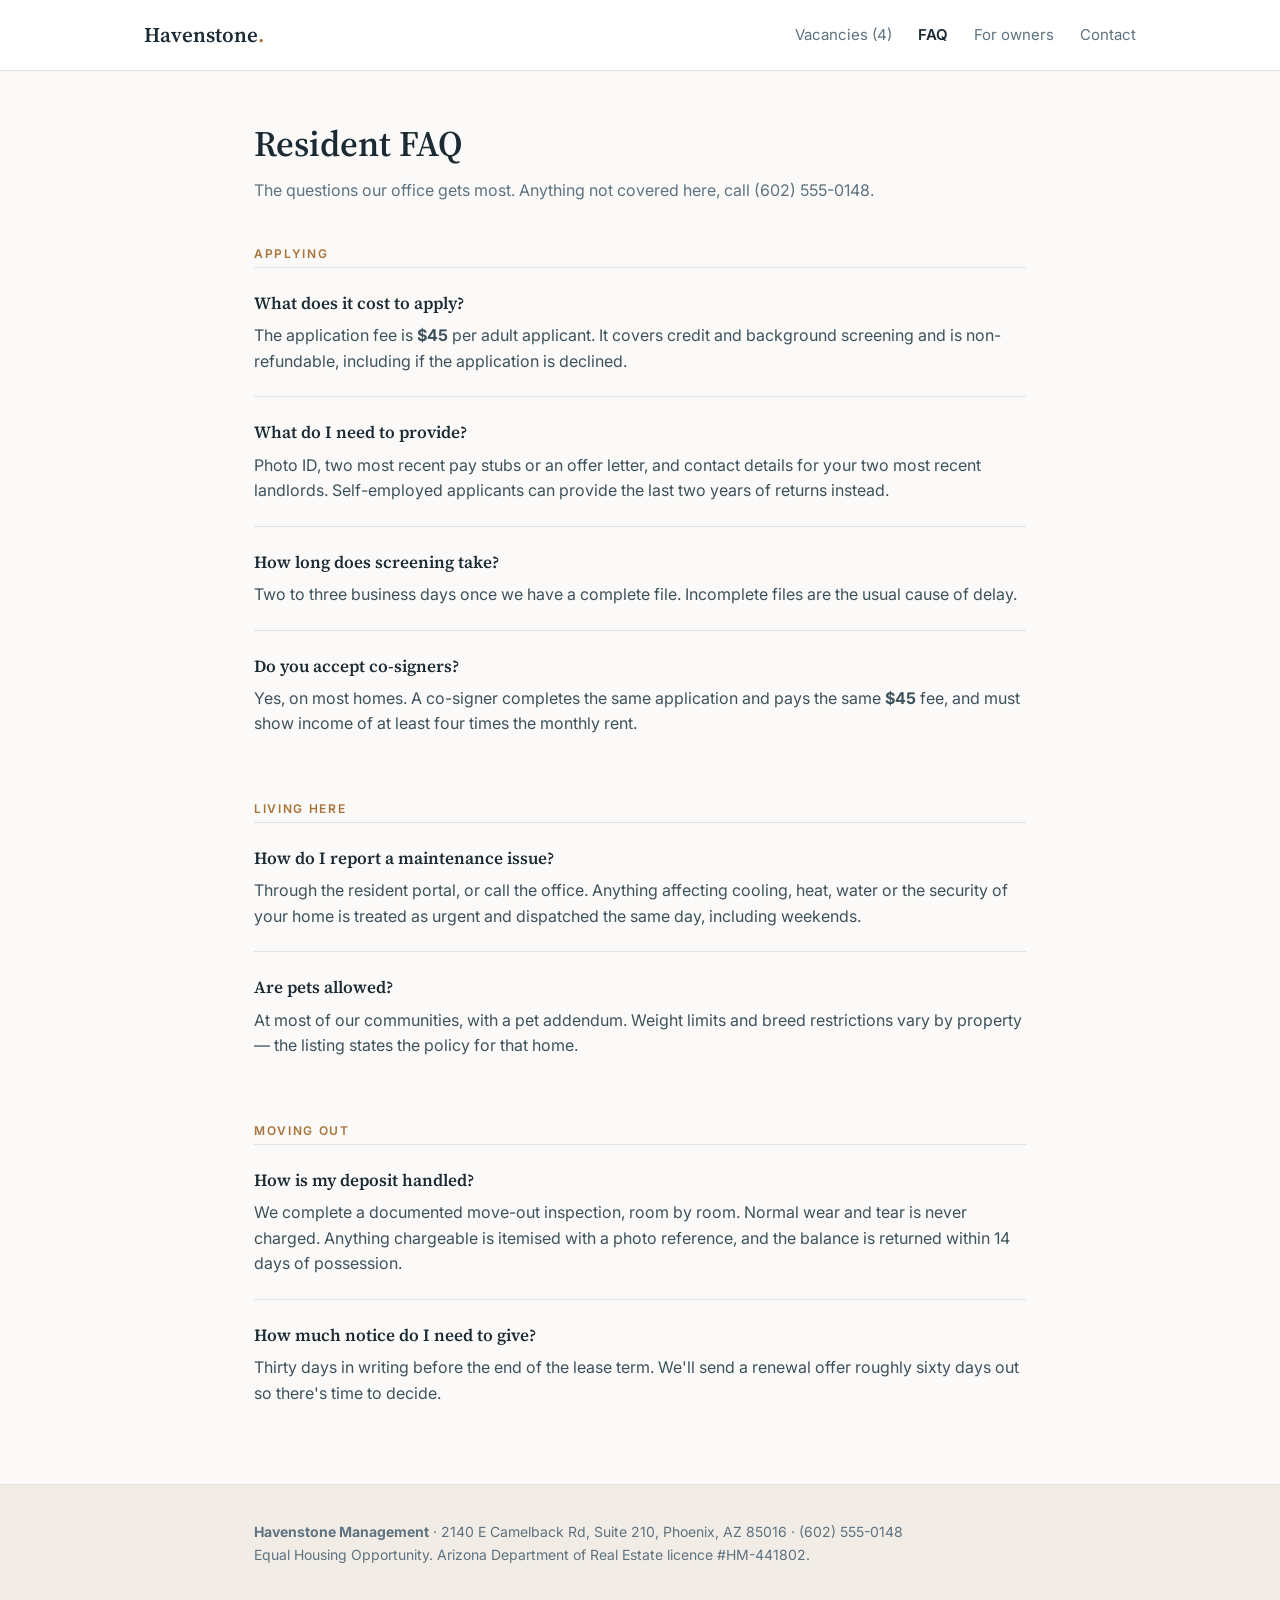
==== faq.html @ 1fc5e71e "Havenstone demo site: home, vacancies, resident FAQ" ====
<!doctype html>
<html lang="en">
<head>
<meta charset="utf-8">
<meta name="viewport" content="width=device-width, initial-scale=1">
<title>Resident FAQ — Havenstone Management</title>
<link rel="preconnect" href="https://fonts.googleapis.com">
<link rel="stylesheet" href="https://fonts.googleapis.com/css2?family=Source+Serif+4:opsz,wght@8..60,400;8..60,600&family=Inter:wght@400;500;600&display=swap">
<style>
  :root{--ink:#1B2A33;--muted:#5E7280;--line:#DDE4E8;--paper:#FBFAF8;--sand:#F1EDE6;--brass:#A9743C;--deep:#12333B}
  *{box-sizing:border-box}
  body{margin:0;background:var(--paper);color:var(--ink);font:16px/1.6 Inter,system-ui,sans-serif}
  .wrap{max-width:820px;margin:0 auto;padding:0 24px}
  header{border-bottom:1px solid var(--line);background:#fff}
  header .wrap{max-width:1040px}
  nav{display:flex;align-items:center;justify-content:space-between;padding:18px 0}
  .brand{font-family:"Source Serif 4",Georgia,serif;font-size:21px;font-weight:600}
  .brand span{color:var(--brass)}
  nav ul{display:flex;gap:26px;list-style:none;margin:0;padding:0;font-size:15px}
  nav a{text-decoration:none;color:var(--muted)}
  nav a[aria-current]{color:var(--ink);font-weight:600}
  h1{font-family:"Source Serif 4",Georgia,serif;font-size:36px;font-weight:600;margin:44px 0 6px}
  .sub{color:var(--muted);margin:0 0 34px}
  h2{font-family:"Source Serif 4",Georgia,serif;font-size:17px;font-weight:600;margin:0 0 6px}
  .qa{border-top:1px solid var(--line);padding:22px 0}
  .qa p{margin:0;color:#3E525C}
  .group{font-size:12px;letter-spacing:.14em;text-transform:uppercase;color:var(--brass);font-weight:600;margin:40px 0 4px}
  footer{background:var(--sand);padding:36px 0;margin-top:56px;color:var(--muted);font-size:14px;border-top:1px solid var(--line)}
</style>
</head>
<body>
<header><div class="wrap"><nav>
  <div class="brand">Havenstone<span>.</span></div>
  <ul>
    <li><a href="vacancies.html">Vacancies (4)</a></li>
    <li><a href="faq.html" aria-current="page">FAQ</a></li>
    <li><a href="index.html#owners">For owners</a></li>
    <li><a href="index.html#contact">Contact</a></li>
  </ul>
</nav></div></header>

<div class="wrap">
  <h1>Resident FAQ</h1>
  <p class="sub">The questions our office gets most. Anything not covered here, call (602) 555-0148.</p>

  <div class="group">Applying</div>

  <div class="qa">
    <h2>What does it cost to apply?</h2>
    <p>The application fee is <strong>$45</strong> per adult applicant. It covers credit and background screening and is non-refundable, including if the application is declined.</p>
  </div>

  <div class="qa">
    <h2>What do I need to provide?</h2>
    <p>Photo ID, two most recent pay stubs or an offer letter, and contact details for your two most recent landlords. Self-employed applicants can provide the last two years of returns instead.</p>
  </div>

  <div class="qa">
    <h2>How long does screening take?</h2>
    <p>Two to three business days once we have a complete file. Incomplete files are the usual cause of delay.</p>
  </div>

  <div class="qa">
    <h2>Do you accept co-signers?</h2>
    <p>Yes, on most homes. A co-signer completes the same application and pays the same <strong>$45</strong> fee, and must show income of at least four times the monthly rent.</p>
  </div>

  <div class="group">Living here</div>

  <div class="qa">
    <h2>How do I report a maintenance issue?</h2>
    <p>Through the resident portal, or call the office. Anything affecting cooling, heat, water or the security of your home is treated as urgent and dispatched the same day, including weekends.</p>
  </div>

  <div class="qa">
    <h2>Are pets allowed?</h2>
    <p>At most of our communities, with a pet addendum. Weight limits and breed restrictions vary by property — the listing states the policy for that home.</p>
  </div>

  <div class="group">Moving out</div>

  <div class="qa">
    <h2>How is my deposit handled?</h2>
    <p>We complete a documented move-out inspection, room by room. Normal wear and tear is never charged. Anything chargeable is itemised with a photo reference, and the balance is returned within 14 days of possession.</p>
  </div>

  <div class="qa">
    <h2>How much notice do I need to give?</h2>
    <p>Thirty days in writing before the end of the lease term. We'll send a renewal offer roughly sixty days out so there's time to decide.</p>
  </div>
</div>

<footer><div class="wrap">
  <strong>Havenstone Management</strong> · 2140 E Camelback Rd, Suite 210, Phoenix, AZ 85016 · (602) 555-0148<br>
  Equal Housing Opportunity. Arizona Department of Real Estate licence #HM-441802.
</div></footer>
</body>
</html>
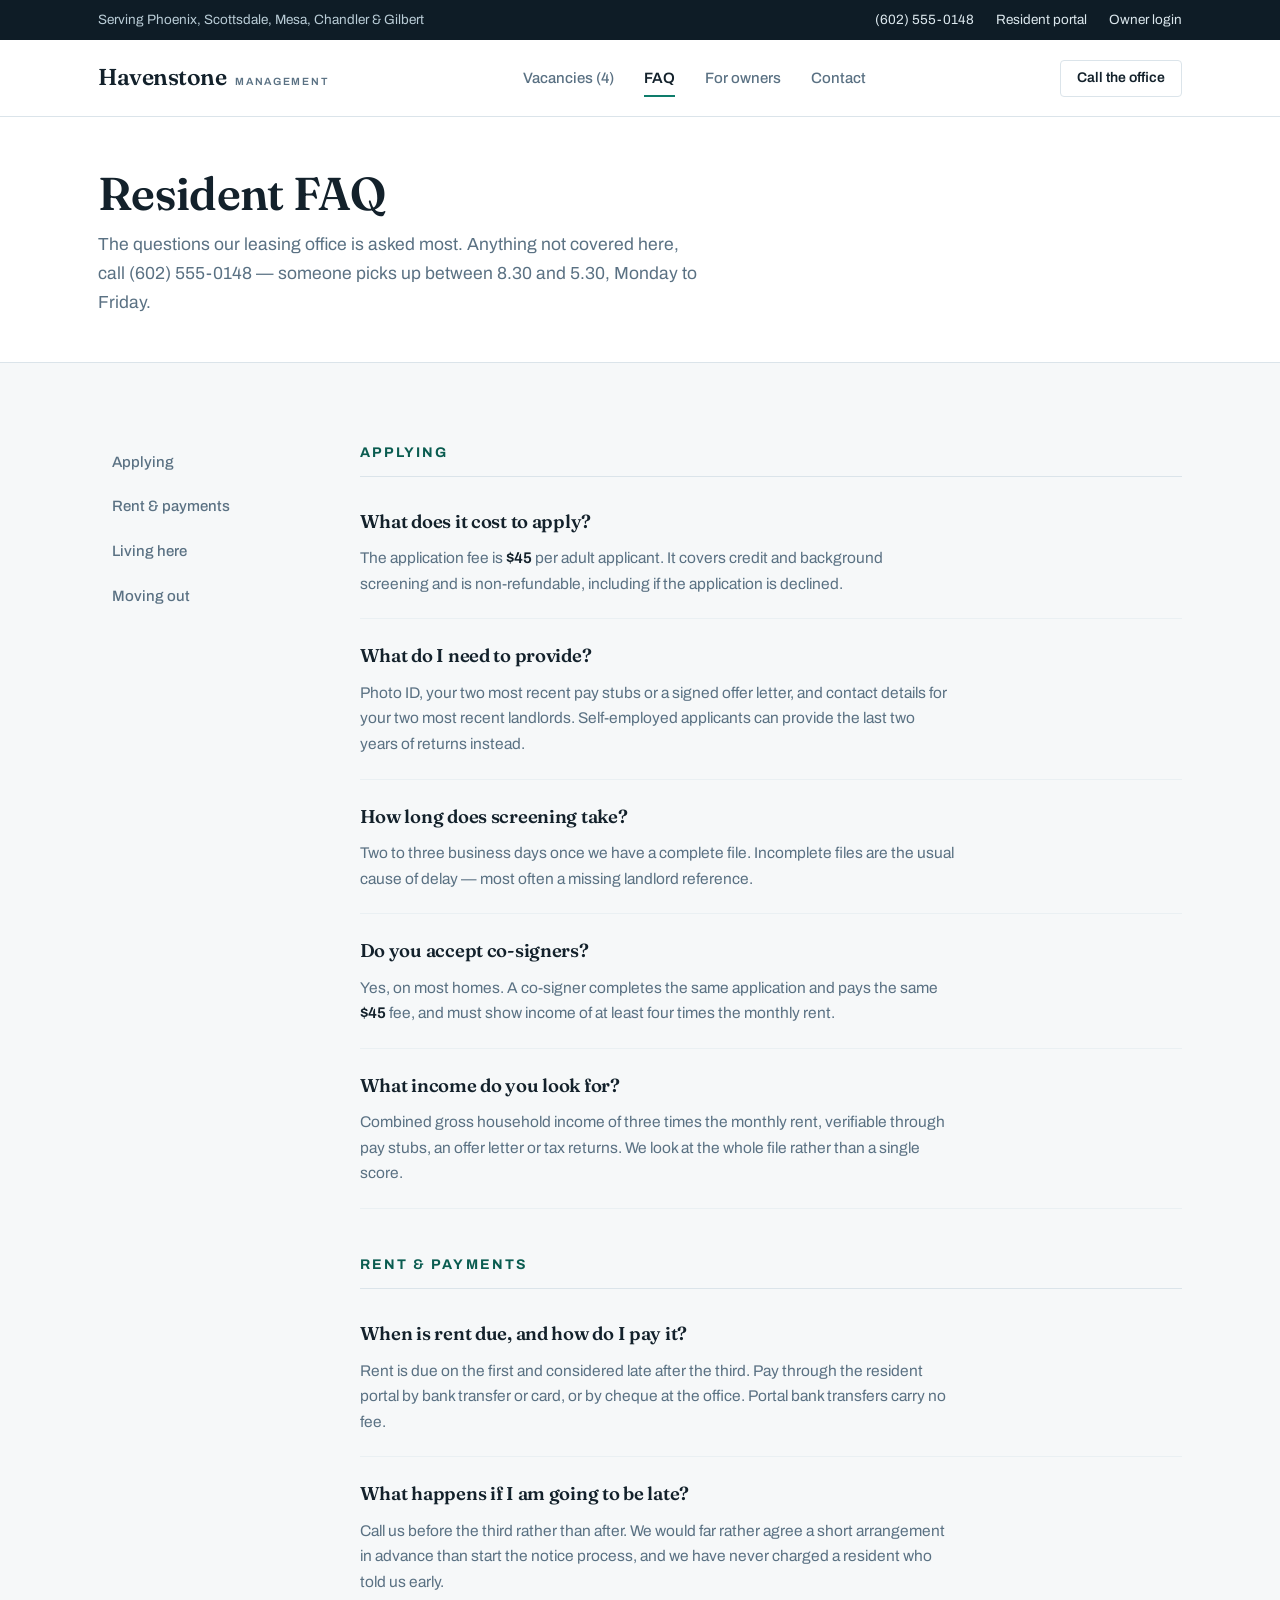
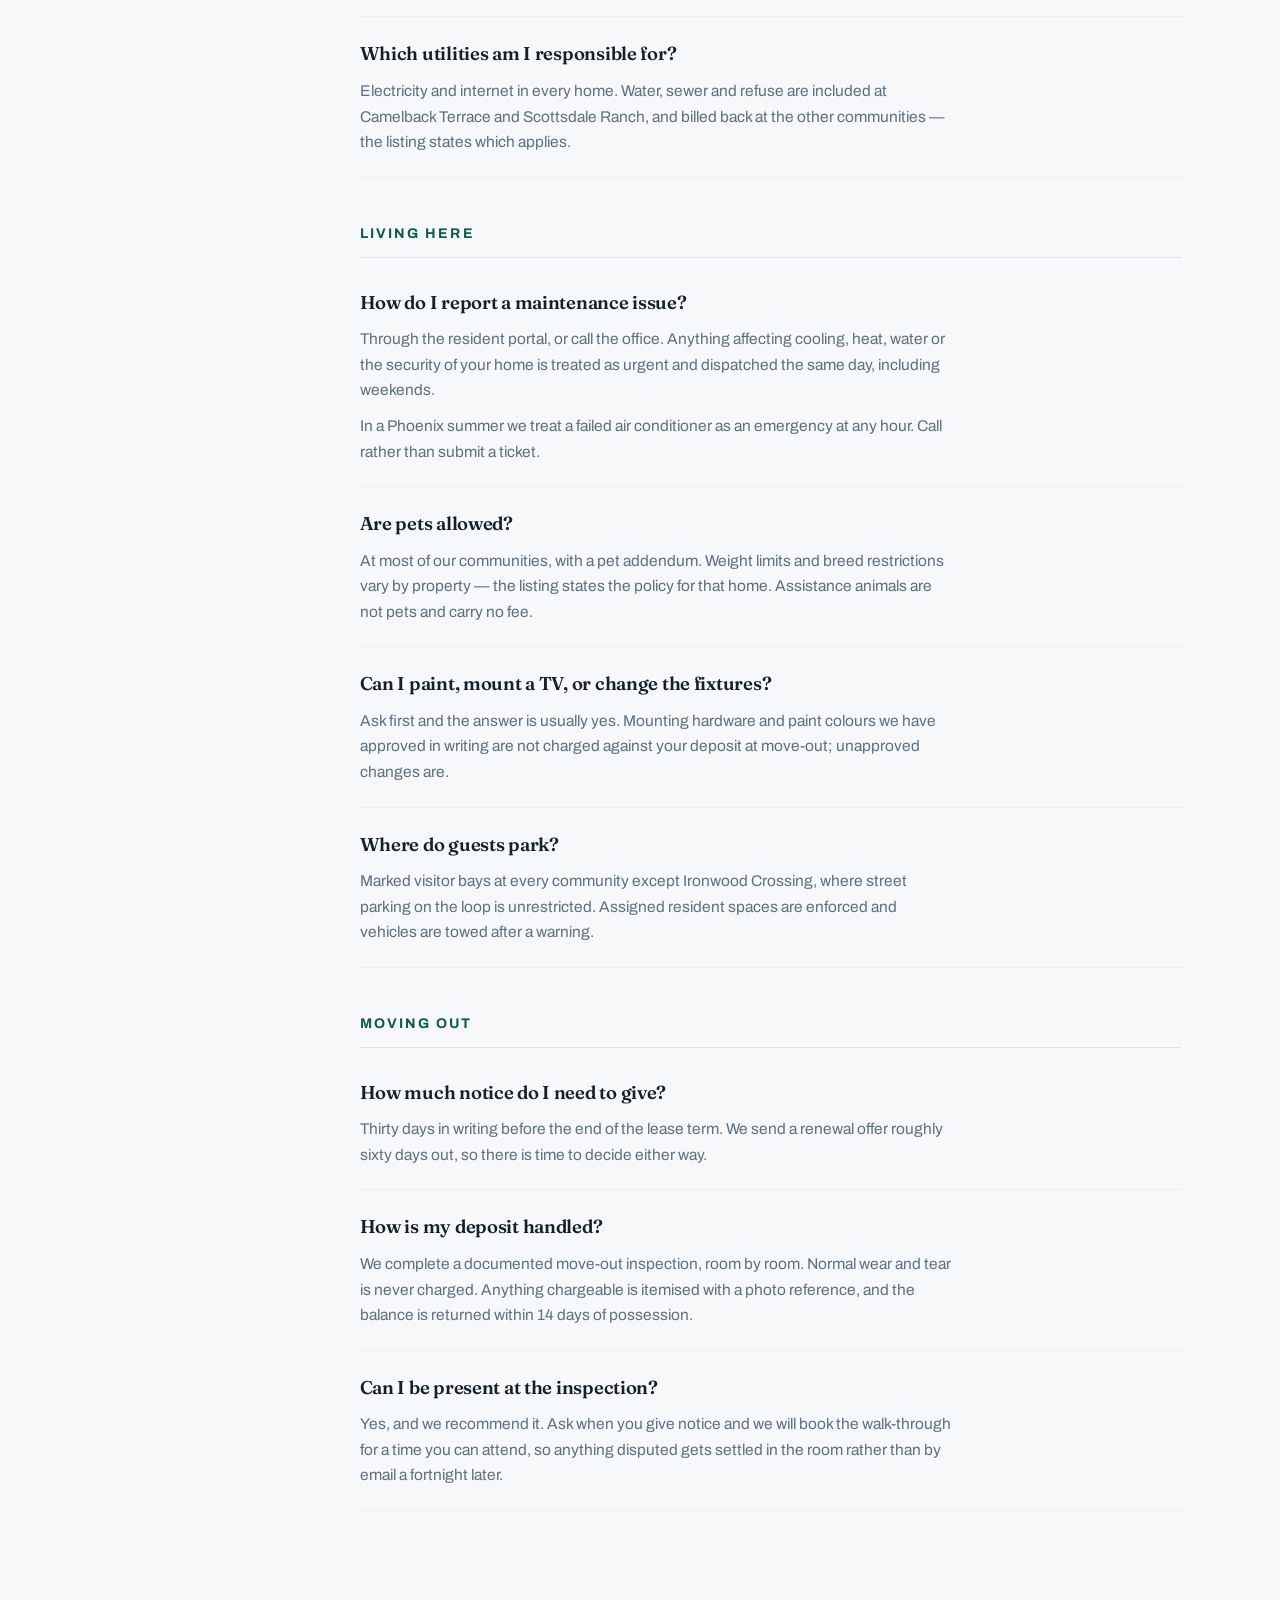
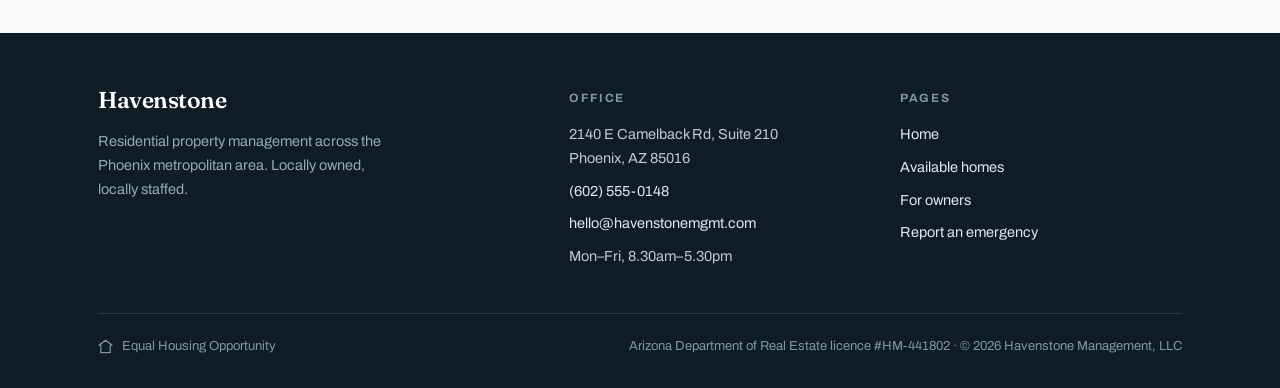
==== commit b364cc82: "Redesign the site: new visual identity, generated property artwork, owners page Rebuilds all three p" ====
--- a/faq.html
+++ b/faq.html
@@ -4,95 +4,182 @@
 <meta charset="utf-8">
 <meta name="viewport" content="width=device-width, initial-scale=1">
 <title>Resident FAQ — Havenstone Management</title>
+<meta name="description" content="Applying, paying rent, maintenance, pets and move-out — the questions the Havenstone leasing office is asked most.">
 <link rel="preconnect" href="https://fonts.googleapis.com">
-<link rel="stylesheet" href="https://fonts.googleapis.com/css2?family=Source+Serif+4:opsz,wght@8..60,400;8..60,600&family=Inter:wght@400;500;600&display=swap">
-<style>
-  :root{--ink:#1B2A33;--muted:#5E7280;--line:#DDE4E8;--paper:#FBFAF8;--sand:#F1EDE6;--brass:#A9743C;--deep:#12333B}
-  *{box-sizing:border-box}
-  body{margin:0;background:var(--paper);color:var(--ink);font:16px/1.6 Inter,system-ui,sans-serif}
-  .wrap{max-width:820px;margin:0 auto;padding:0 24px}
-  header{border-bottom:1px solid var(--line);background:#fff}
-  header .wrap{max-width:1040px}
-  nav{display:flex;align-items:center;justify-content:space-between;padding:18px 0}
-  .brand{font-family:"Source Serif 4",Georgia,serif;font-size:21px;font-weight:600}
-  .brand span{color:var(--brass)}
-  nav ul{display:flex;gap:26px;list-style:none;margin:0;padding:0;font-size:15px}
-  nav a{text-decoration:none;color:var(--muted)}
-  nav a[aria-current]{color:var(--ink);font-weight:600}
-  h1{font-family:"Source Serif 4",Georgia,serif;font-size:36px;font-weight:600;margin:44px 0 6px}
-  .sub{color:var(--muted);margin:0 0 34px}
-  h2{font-family:"Source Serif 4",Georgia,serif;font-size:17px;font-weight:600;margin:0 0 6px}
-  .qa{border-top:1px solid var(--line);padding:22px 0}
-  .qa p{margin:0;color:#3E525C}
-  .group{font-size:12px;letter-spacing:.14em;text-transform:uppercase;color:var(--brass);font-weight:600;margin:40px 0 4px}
-  footer{background:var(--sand);padding:36px 0;margin-top:56px;color:var(--muted);font-size:14px;border-top:1px solid var(--line)}
-</style>
+<link rel="preconnect" href="https://fonts.gstatic.com" crossorigin>
+<link rel="stylesheet" href="https://fonts.googleapis.com/css2?family=Fraunces:opsz,wght@9..144,400;9..144,600;9..144,700&family=Archivo:wght@400;500;600;700&display=swap">
+<link rel="stylesheet" href="assets/site.css">
 </head>
 <body>
-<header><div class="wrap"><nav>
-  <div class="brand">Havenstone<span>.</span></div>
-  <ul>
+
+<div class="utility"><div class="shell">
+  <span>Serving Phoenix, Scottsdale, Mesa, Chandler &amp; Gilbert</span>
+  <span class="utility-links">
+    <a href="tel:+16025550148">(602) 555-0148</a>
+    <a href="index.html#contact">Resident portal</a>
+    <a href="owners.html">Owner login</a>
+  </span>
+</div></div>
+
+<header class="masthead"><div class="shell">
+  <a class="brand" href="index.html">
+    <span class="brand-mark">Havenstone</span>
+    <span class="brand-sub">Management</span>
+  </a>
+  <nav aria-label="Main"><ul class="nav">
     <li><a href="vacancies.html">Vacancies (4)</a></li>
     <li><a href="faq.html" aria-current="page">FAQ</a></li>
-    <li><a href="index.html#owners">For owners</a></li>
+    <li><a href="owners.html">For owners</a></li>
     <li><a href="index.html#contact">Contact</a></li>
-  </ul>
-</nav></div></header>
+  </ul></nav>
+  <a class="btn btn-quiet btn-sm" href="tel:+16025550148">Call the office</a>
+</div></header>
 
-<div class="wrap">
+<div class="pagehead"><div class="shell">
   <h1>Resident FAQ</h1>
-  <p class="sub">The questions our office gets most. Anything not covered here, call (602) 555-0148.</p>
+  <p>The questions our leasing office is asked most. Anything not covered here, call (602) 555-0148 — someone picks up between 8.30 and 5.30, Monday to Friday.</p>
+</div></div>
 
-  <div class="group">Applying</div>
+<section class="section">
+  <div class="shell faq-grid">
 
-  <div class="qa">
-    <h2>What does it cost to apply?</h2>
-    <p>The application fee is <strong>$45</strong> per adult applicant. It covers credit and background screening and is non-refundable, including if the application is declined.</p>
+    <nav aria-label="On this page"><ul class="faq-nav">
+      <li><a href="#applying">Applying</a></li>
+      <li><a href="#rent">Rent &amp; payments</a></li>
+      <li><a href="#living">Living here</a></li>
+      <li><a href="#moving">Moving out</a></li>
+    </ul></nav>
+
+    <div>
+
+      <div class="faq-group" id="applying">
+        <h2>Applying</h2>
+
+        <div class="qa">
+          <h3>What does it cost to apply?</h3>
+          <p>The application fee is <strong>$45</strong> per adult applicant. It covers credit and background screening and is non-refundable, including if the application is declined.</p>
+        </div>
+
+        <div class="qa">
+          <h3>What do I need to provide?</h3>
+          <p>Photo ID, your two most recent pay stubs or a signed offer letter, and contact details for your two most recent landlords. Self-employed applicants can provide the last two years of returns instead.</p>
+        </div>
+
+        <div class="qa">
+          <h3>How long does screening take?</h3>
+          <p>Two to three business days once we have a complete file. Incomplete files are the usual cause of delay — most often a missing landlord reference.</p>
+        </div>
+
+        <div class="qa">
+          <h3>Do you accept co-signers?</h3>
+          <p>Yes, on most homes. A co-signer completes the same application and pays the same <strong>$45</strong> fee, and must show income of at least four times the monthly rent.</p>
+        </div>
+
+        <div class="qa">
+          <h3>What income do you look for?</h3>
+          <p>Combined gross household income of three times the monthly rent, verifiable through pay stubs, an offer letter or tax returns. We look at the whole file rather than a single score.</p>
+        </div>
+      </div>
+
+      <div class="faq-group" id="rent">
+        <h2>Rent &amp; payments</h2>
+
+        <div class="qa">
+          <h3>When is rent due, and how do I pay it?</h3>
+          <p>Rent is due on the first and considered late after the third. Pay through the resident portal by bank transfer or card, or by cheque at the office. Portal bank transfers carry no fee.</p>
+        </div>
+
+        <div class="qa">
+          <h3>What happens if I am going to be late?</h3>
+          <p>Call us before the third rather than after. We would far rather agree a short arrangement in advance than start the notice process, and we have never charged a resident who told us early.</p>
+        </div>
+
+        <div class="qa">
+          <h3>Which utilities am I responsible for?</h3>
+          <p>Electricity and internet in every home. Water, sewer and refuse are included at Camelback Terrace and Scottsdale Ranch, and billed back at the other communities — the listing states which applies.</p>
+        </div>
+      </div>
+
+      <div class="faq-group" id="living">
+        <h2>Living here</h2>
+
+        <div class="qa">
+          <h3>How do I report a maintenance issue?</h3>
+          <p>Through the resident portal, or call the office. Anything affecting cooling, heat, water or the security of your home is treated as urgent and dispatched the same day, including weekends.</p>
+          <p>In a Phoenix summer we treat a failed air conditioner as an emergency at any hour. Call rather than submit a ticket.</p>
+        </div>
+
+        <div class="qa">
+          <h3>Are pets allowed?</h3>
+          <p>At most of our communities, with a pet addendum. Weight limits and breed restrictions vary by property — the listing states the policy for that home. Assistance animals are not pets and carry no fee.</p>
+        </div>
+
+        <div class="qa">
+          <h3>Can I paint, mount a TV, or change the fixtures?</h3>
+          <p>Ask first and the answer is usually yes. Mounting hardware and paint colours we have approved in writing are not charged against your deposit at move-out; unapproved changes are.</p>
+        </div>
+
+        <div class="qa">
+          <h3>Where do guests park?</h3>
+          <p>Marked visitor bays at every community except Ironwood Crossing, where street parking on the loop is unrestricted. Assigned resident spaces are enforced and vehicles are towed after a warning.</p>
+        </div>
+      </div>
+
+      <div class="faq-group" id="moving">
+        <h2>Moving out</h2>
+
+        <div class="qa">
+          <h3>How much notice do I need to give?</h3>
+          <p>Thirty days in writing before the end of the lease term. We send a renewal offer roughly sixty days out, so there is time to decide either way.</p>
+        </div>
+
+        <div class="qa">
+          <h3>How is my deposit handled?</h3>
+          <p>We complete a documented move-out inspection, room by room. Normal wear and tear is never charged. Anything chargeable is itemised with a photo reference, and the balance is returned within 14 days of possession.</p>
+        </div>
+
+        <div class="qa">
+          <h3>Can I be present at the inspection?</h3>
+          <p>Yes, and we recommend it. Ask when you give notice and we will book the walk-through for a time you can attend, so anything disputed gets settled in the room rather than by email a fortnight later.</p>
+        </div>
+      </div>
+
+    </div>
   </div>
+</section>
 
-  <div class="qa">
-    <h2>What do I need to provide?</h2>
-    <p>Photo ID, two most recent pay stubs or an offer letter, and contact details for your two most recent landlords. Self-employed applicants can provide the last two years of returns instead.</p>
+<footer class="footer"><div class="shell">
+  <div class="footer-cols">
+    <div class="footer-brand">
+      <span class="brand-mark">Havenstone</span>
+      <p>Residential property management across the Phoenix metropolitan area. Locally owned, locally staffed.</p>
+    </div>
+    <div>
+      <h4>Office</h4>
+      <ul>
+        <li>2140 E Camelback Rd, Suite 210<br>Phoenix, AZ 85016</li>
+        <li><a href="tel:+16025550148">(602) 555-0148</a></li>
+        <li><a href="mailto:hello@havenstonemgmt.com">hello@havenstonemgmt.com</a></li>
+        <li>Mon&ndash;Fri, 8.30am&ndash;5.30pm</li>
+      </ul>
+    </div>
+    <div>
+      <h4>Pages</h4>
+      <ul>
+        <li><a href="index.html">Home</a></li>
+        <li><a href="vacancies.html">Available homes</a></li>
+        <li><a href="owners.html">For owners</a></li>
+        <li><a href="tel:+16025550148">Report an emergency</a></li>
+      </ul>
+    </div>
   </div>
-
-  <div class="qa">
-    <h2>How long does screening take?</h2>
-    <p>Two to three business days once we have a complete file. Incomplete files are the usual cause of delay.</p>
+  <div class="footer-legal">
+    <span class="eho">
+      <svg width="15" height="15" viewBox="0 0 16 16" aria-hidden="true"><path d="M8 1.4 15 6.6h-2v8H3v-8H1L8 1.4Z" fill="none" stroke="#7E97A4" stroke-width="1.3" stroke-linejoin="round"/></svg>
+      Equal Housing Opportunity
+    </span>
+    <span>Arizona Department of Real Estate licence #HM-441802 · &copy; 2026 Havenstone Management, LLC</span>
   </div>
-
-  <div class="qa">
-    <h2>Do you accept co-signers?</h2>
-    <p>Yes, on most homes. A co-signer completes the same application and pays the same <strong>$45</strong> fee, and must show income of at least four times the monthly rent.</p>
-  </div>
-
-  <div class="group">Living here</div>
-
-  <div class="qa">
-    <h2>How do I report a maintenance issue?</h2>
-    <p>Through the resident portal, or call the office. Anything affecting cooling, heat, water or the security of your home is treated as urgent and dispatched the same day, including weekends.</p>
-  </div>
-
-  <div class="qa">
-    <h2>Are pets allowed?</h2>
-    <p>At most of our communities, with a pet addendum. Weight limits and breed restrictions vary by property — the listing states the policy for that home.</p>
-  </div>
-
-  <div class="group">Moving out</div>
-
-  <div class="qa">
-    <h2>How is my deposit handled?</h2>
-    <p>We complete a documented move-out inspection, room by room. Normal wear and tear is never charged. Anything chargeable is itemised with a photo reference, and the balance is returned within 14 days of possession.</p>
-  </div>
-
-  <div class="qa">
-    <h2>How much notice do I need to give?</h2>
-    <p>Thirty days in writing before the end of the lease term. We'll send a renewal offer roughly sixty days out so there's time to decide.</p>
-  </div>
-</div>
-
-<footer><div class="wrap">
-  <strong>Havenstone Management</strong> · 2140 E Camelback Rd, Suite 210, Phoenix, AZ 85016 · (602) 555-0148<br>
-  Equal Housing Opportunity. Arizona Department of Real Estate licence #HM-441802.
 </div></footer>
 </body>
 </html>
--- a/assets/site.css
+++ b/assets/site.css
@@ -0,0 +1,281 @@
+/* Havenstone Management — site styles.
+   Committed to a single light appearance on purpose: this site is shown on a
+   live stream, and a dark-mode variant would render differently on the
+   presenter's machine than on the one it was checked on. */
+
+:root{
+  color-scheme: light;
+  --ground:#0E1C26;
+  --ground-2:#16303C;
+  --paper:#F6F8F9;
+  --surface:#FFFFFF;
+  --ink:#13212B;
+  --muted:#5A7183;
+  --line:#DBE4EA;
+  --line-soft:#EAF0F3;
+  --accent:#0E7C6B;
+  --accent-dark:#0A5C50;
+  --signal:#C98A12;
+  --on-dark:#B9CCD6;
+
+  --display:"Fraunces",Georgia,"Times New Roman",serif;
+  --body:"Archivo","Helvetica Neue",Arial,sans-serif;
+
+  --shell:1140px;
+  --pad:28px;
+}
+
+*,*::before,*::after{box-sizing:border-box}
+
+body{
+  margin:0;
+  background:var(--paper);
+  color:var(--ink);
+  font:400 16.5px/1.65 var(--body);
+  -webkit-font-smoothing:antialiased;
+}
+
+h1,h2,h3{font-family:var(--display);font-weight:600;letter-spacing:-.015em;text-wrap:balance;margin:0}
+p{margin:0}
+img,svg{max-width:100%}
+a{color:var(--accent-dark)}
+:focus-visible{outline:2px solid var(--accent);outline-offset:3px;border-radius:2px}
+
+.shell{max-width:var(--shell);margin:0 auto;padding:0 var(--pad)}
+.sprite{position:absolute;width:0;height:0;overflow:hidden}
+
+/* ---------- utility strip + masthead ---------- */
+
+.utility{background:var(--ground);color:var(--on-dark);font-size:13.5px}
+.utility .shell{display:flex;justify-content:space-between;align-items:center;gap:20px;
+  min-height:40px;flex-wrap:wrap;padding-top:9px;padding-bottom:9px}
+.utility a{color:#DCE8EE;text-decoration:none}
+.utility a:hover{color:#fff;text-decoration:underline}
+.utility-links{display:flex;gap:22px;align-items:center}
+
+.masthead{background:var(--surface);border-bottom:1px solid var(--line);
+  position:sticky;top:0;z-index:20}
+.masthead .shell{display:flex;align-items:center;justify-content:space-between;
+  gap:24px;min-height:76px}
+
+.brand{display:flex;align-items:baseline;gap:9px;text-decoration:none;color:var(--ink)}
+.brand-mark{font-family:var(--display);font-size:23px;font-weight:600;letter-spacing:-.02em;line-height:1}
+.brand-sub{font-size:10.5px;letter-spacing:.16em;text-transform:uppercase;color:var(--muted);font-weight:600}
+
+.nav{display:flex;align-items:center;gap:30px;list-style:none;margin:0;padding:0;font-size:15px}
+.nav a{text-decoration:none;color:var(--muted);font-weight:500;padding:6px 0;display:inline-block}
+.nav a:hover{color:var(--ink)}
+.nav a[aria-current]{color:var(--ink);font-weight:600;box-shadow:inset 0 -2px 0 var(--accent)}
+
+.btn{display:inline-flex;align-items:center;justify-content:center;gap:8px;
+  background:var(--accent);color:#fff;text-decoration:none;font-weight:600;font-size:15px;
+  padding:13px 22px;border-radius:4px;border:1px solid var(--accent);line-height:1.2}
+.btn:hover{background:var(--accent-dark);border-color:var(--accent-dark)}
+.btn-ghost{background:transparent;color:#fff;border-color:rgba(255,255,255,.42)}
+.btn-ghost:hover{background:rgba(255,255,255,.1);border-color:#fff}
+.btn-quiet{background:var(--surface);color:var(--ink);border-color:var(--line)}
+.btn-quiet:hover{background:var(--paper);border-color:var(--muted)}
+.btn-sm{padding:9px 16px;font-size:14px}
+
+/* ---------- hero ---------- */
+
+.hero{position:relative;background:var(--ground);color:#fff;overflow:hidden;isolation:isolate}
+.hero-art{position:absolute;inset:auto 0 0 0;width:100%;height:min(62%,300px);z-index:-1;display:block}
+.hero .shell{position:relative;padding-top:84px;padding-bottom:184px}
+.hero-copy{max-width:640px}
+.eyebrow{font-size:11.5px;letter-spacing:.19em;text-transform:uppercase;font-weight:600;
+  color:#7FB9AC;margin-bottom:20px}
+.hero h1{font-size:clamp(38px,5.4vw,62px);line-height:1.04;margin-bottom:22px}
+.hero-lede{color:var(--on-dark);font-size:18.5px;max-width:48ch;margin-bottom:32px}
+.hero-actions{display:flex;gap:14px;flex-wrap:wrap}
+
+/* ---------- stat band, straddling the hero edge ---------- */
+
+.statband{position:relative;margin-top:-96px;z-index:2}
+.statband-inner{background:var(--surface);border:1px solid var(--line);border-radius:6px;
+  box-shadow:0 18px 40px -28px rgba(14,28,38,.55);
+  display:grid;grid-template-columns:repeat(4,1fr)}
+.stat{padding:26px 28px;border-left:1px solid var(--line-soft)}
+.stat:first-child{border-left:0}
+.stat b{display:block;font-family:var(--display);font-size:33px;font-weight:600;line-height:1;
+  margin-bottom:7px;font-variant-numeric:tabular-nums}
+.stat span{font-size:13.5px;color:var(--muted);display:block;line-height:1.4}
+
+/* ---------- sections ---------- */
+
+.section{padding:78px 0}
+.section-tight{padding:0 0 72px}
+.section-head{max-width:56ch;margin-bottom:38px}
+.section-head h2{font-size:clamp(27px,3.2vw,36px);line-height:1.15;margin-bottom:12px}
+.section-head p{color:var(--muted);font-size:17px}
+.rule{height:1px;background:var(--line);border:0;margin:0}
+
+/* ---------- property portfolio ---------- */
+
+.portfolio{display:grid;grid-template-columns:repeat(auto-fill,minmax(310px,1fr));gap:26px}
+.prop{background:var(--surface);border:1px solid var(--line);border-radius:6px;overflow:hidden;
+  display:flex;flex-direction:column}
+.prop-art{display:block;width:100%;aspect-ratio:5/3;background:#DDE7EA}
+.prop-body{padding:20px 22px 22px;display:flex;flex-direction:column;gap:7px;flex:1}
+.prop h3{font-size:19.5px}
+.prop-loc{font-size:14px;color:var(--muted)}
+.prop-note{font-size:14.5px;color:var(--muted);margin-top:4px}
+.prop-foot{margin-top:auto;padding-top:14px;display:flex;justify-content:space-between;
+  align-items:baseline;border-top:1px solid var(--line-soft);font-size:14px;color:var(--muted)}
+.prop-foot b{font-family:var(--display);font-size:17px;color:var(--ink);font-variant-numeric:tabular-nums}
+
+/* ---------- services: sticky heading, listed detail ---------- */
+
+.split{display:grid;grid-template-columns:minmax(0,.85fr) minmax(0,1.15fr);gap:64px;align-items:start}
+.split-head{position:sticky;top:110px}
+.split-head h2{font-size:clamp(27px,3.2vw,36px);line-height:1.15;margin-bottom:14px}
+.split-head p{color:var(--muted)}
+.services{display:flex;flex-direction:column;gap:0;margin:0;padding:0;list-style:none}
+.service{padding:24px 0;border-top:1px solid var(--line)}
+.service:last-child{border-bottom:1px solid var(--line)}
+.service h3{font-size:19px;margin-bottom:7px}
+.service p{color:var(--muted);font-size:15.5px}
+
+/* ---------- quote ---------- */
+
+.quote{background:var(--surface);border:1px solid var(--line);border-radius:6px;padding:44px 48px}
+.quote blockquote{margin:0;font-family:var(--display);font-size:clamp(21px,2.5vw,27px);
+  line-height:1.38;letter-spacing:-.012em;max-width:44ch}
+.quote figcaption{margin-top:22px;font-size:14.5px;color:var(--muted)}
+.quote figcaption b{color:var(--ink);font-weight:600}
+
+/* ---------- dark call-to-action band ---------- */
+
+.band{background:var(--ground-2);color:#fff}
+.band .shell{padding-top:68px;padding-bottom:68px;display:grid;
+  grid-template-columns:minmax(0,1.25fr) minmax(0,1fr);gap:56px;align-items:center}
+.band h2{font-size:clamp(26px,3vw,34px);line-height:1.15;margin-bottom:14px}
+.band p{color:var(--on-dark);font-size:16.5px}
+.band-actions{display:flex;flex-direction:column;gap:12px;align-items:flex-start}
+
+/* ---------- listings ---------- */
+
+.pagehead{background:var(--surface);border-bottom:1px solid var(--line)}
+.pagehead .shell{padding-top:52px;padding-bottom:44px}
+.pagehead h1{font-size:clamp(32px,4.4vw,46px);line-height:1.08;margin-bottom:12px;max-width:20ch}
+.pagehead p{color:var(--muted);font-size:17.5px;max-width:60ch}
+
+.notice{display:flex;gap:14px;align-items:flex-start;background:#F0F6F5;
+  border:1px solid #CFE2DE;border-radius:5px;padding:16px 20px;color:#2E5A54;font-size:15px}
+.notice svg{flex:none;margin-top:2px}
+
+.listings{display:grid;gap:22px}
+.listing{background:var(--surface);border:1px solid var(--line);border-radius:6px;overflow:hidden;
+  display:grid;grid-template-columns:270px minmax(0,1fr) auto;align-items:stretch}
+.listing-art{width:100%;height:100%;min-height:190px;object-fit:cover;display:block;background:#DDE7EA}
+.listing-main{padding:24px 26px;display:flex;flex-direction:column;gap:9px}
+.listing-main h2{font-size:21.5px}
+.listing-meta{color:var(--muted);font-size:14.5px}
+.tags{display:flex;flex-wrap:wrap;gap:7px;list-style:none;margin:6px 0 0;padding:0}
+.tags li{font-size:12.5px;color:#3E5763;background:var(--paper);border:1px solid var(--line);
+  border-radius:99px;padding:4px 11px}
+.badge{display:inline-flex;align-items:center;gap:6px;font-size:12px;font-weight:600;
+  letter-spacing:.05em;text-transform:uppercase;border-radius:99px;padding:4px 11px;align-self:flex-start}
+.badge-now{background:#FBF2DC;color:#7A5405;border:1px solid #EBD6A2}
+.badge-soon{background:var(--paper);color:var(--muted);border:1px solid var(--line)}
+.listing-price{padding:24px 26px;border-left:1px solid var(--line-soft);text-align:right;
+  display:flex;flex-direction:column;justify-content:center;gap:3px;min-width:196px}
+.listing-price b{font-family:var(--display);font-size:29px;font-weight:600;line-height:1;
+  font-variant-numeric:tabular-nums}
+.listing-price span{font-size:13.5px;color:var(--muted)}
+.listing-price .btn{margin-top:12px}
+
+/* ---------- faq ---------- */
+
+.faq-grid{display:grid;grid-template-columns:minmax(0,.4fr) minmax(0,1.6fr);gap:56px;align-items:start}
+.faq-nav{position:sticky;top:110px;list-style:none;margin:0;padding:0;display:flex;
+  flex-direction:column;gap:2px}
+.faq-nav a{display:block;padding:9px 14px;border-radius:4px;text-decoration:none;
+  color:var(--muted);font-weight:500;font-size:15px}
+.faq-nav a:hover{background:var(--surface);color:var(--ink)}
+.faq-group{margin-bottom:44px}
+.faq-group h2{font-size:14px;letter-spacing:.15em;text-transform:uppercase;color:var(--accent-dark);
+  font-family:var(--body);font-weight:700;padding-bottom:12px;border-bottom:1px solid var(--line);
+  margin-bottom:8px}
+.qa{padding:22px 0;border-bottom:1px solid var(--line-soft)}
+.qa h3{font-size:18.5px;margin-bottom:8px}
+.qa p{color:var(--muted);font-size:15.5px;max-width:66ch}
+.qa p + p{margin-top:10px}
+.qa strong{color:var(--ink);font-weight:600}
+
+/* ---------- owners page ---------- */
+
+.steps{list-style:none;counter-reset:s;margin:0;padding:0;display:grid;gap:2px}
+.steps li{counter-increment:s;background:var(--surface);border:1px solid var(--line);
+  padding:22px 26px 22px 74px;position:relative}
+.steps li:first-child{border-radius:6px 6px 0 0}
+.steps li:last-child{border-radius:0 0 6px 6px}
+.steps li + li{border-top:0}
+.steps li::before{content:counter(s);position:absolute;left:26px;top:22px;
+  font-family:var(--display);font-size:20px;font-weight:600;color:var(--accent);
+  font-variant-numeric:tabular-nums}
+.steps h3{font-size:18px;margin-bottom:6px}
+.steps p{color:var(--muted);font-size:15.5px}
+
+.priced{display:grid;grid-template-columns:repeat(auto-fit,minmax(240px,1fr));gap:22px}
+.plan{background:var(--surface);border:1px solid var(--line);border-radius:6px;padding:26px}
+.plan h3{font-size:19px;margin-bottom:6px}
+.plan-note{color:var(--muted);font-size:15px;min-height:3.3em}
+.plan .rate{font-family:var(--display);font-size:34px;font-weight:600;line-height:1;
+  margin:14px 0 4px;font-variant-numeric:tabular-nums}
+.plan .rate small{font-family:var(--body);font-size:14px;font-weight:400;color:var(--muted);margin-left:7px}
+.plan ul{margin:16px 0 0;padding:0;list-style:none;display:grid;gap:9px;font-size:15px;color:var(--muted)}
+.plan li{padding-left:22px;position:relative}
+.plan li::before{content:"";position:absolute;left:0;top:8px;width:9px;height:5px;
+  border-left:2px solid var(--accent);border-bottom:2px solid var(--accent);
+  transform:rotate(-45deg)}
+
+/* ---------- footer ---------- */
+
+.footer{background:var(--ground);color:var(--on-dark);font-size:14.5px}
+.footer .shell{padding-top:56px;padding-bottom:30px}
+.footer-cols{display:grid;grid-template-columns:1.5fr 1fr 1fr;gap:48px}
+.footer h4{font-family:var(--body);font-size:12px;letter-spacing:.15em;text-transform:uppercase;
+  color:#7E97A4;margin:0 0 14px;font-weight:700}
+.footer a{color:#DCE8EE;text-decoration:none}
+.footer a:hover{text-decoration:underline}
+.footer ul{list-style:none;margin:0;padding:0;display:grid;gap:9px}
+.footer-brand .brand-mark{color:#fff}
+.footer-brand p{margin-top:14px;max-width:36ch;color:#93AAB6}
+.footer-legal{margin-top:44px;padding-top:22px;border-top:1px solid rgba(255,255,255,.11);
+  display:flex;justify-content:space-between;gap:24px;flex-wrap:wrap;font-size:13px;color:#7E97A4}
+.eho{display:flex;align-items:center;gap:9px}
+
+/* ---------- responsive ---------- */
+
+@media (max-width:960px){
+  .statband-inner{grid-template-columns:repeat(2,1fr)}
+  .stat:nth-child(3){border-left:0}
+  .stat:nth-child(n+3){border-top:1px solid var(--line-soft)}
+  .split,.faq-grid,.band .shell{grid-template-columns:1fr;gap:36px}
+  .split-head,.faq-nav{position:static}
+  .listing{grid-template-columns:220px minmax(0,1fr)}
+  .listing-price{grid-column:1/-1;border-left:0;border-top:1px solid var(--line-soft);
+    text-align:left;align-items:flex-start}
+  .footer-cols{grid-template-columns:1fr 1fr;gap:32px}
+  .footer-brand{grid-column:1/-1}
+}
+@media (max-width:680px){
+  :root{--pad:20px}
+  .utility{display:none}
+  .nav{display:none}
+  /* The wordmark, its sub-label and the CTA together exceed a 390px viewport,
+     which widened the whole document rather than just the header. */
+  .brand-sub{display:none}
+  .masthead .shell{min-height:62px}
+  .masthead .btn{padding:9px 14px;font-size:13.5px}
+  .hero .shell{padding-top:56px;padding-bottom:150px}
+  .statband-inner{grid-template-columns:1fr}
+  .stat{border-left:0}
+  .stat + .stat{border-top:1px solid var(--line-soft)}
+  .listing{grid-template-columns:1fr}
+  .listing-art{min-height:170px;aspect-ratio:16/9}
+  .quote{padding:30px 26px}
+  .footer-cols{grid-template-columns:1fr}
+}
+@media (prefers-reduced-motion:reduce){*{animation:none!important;transition:none!important}}
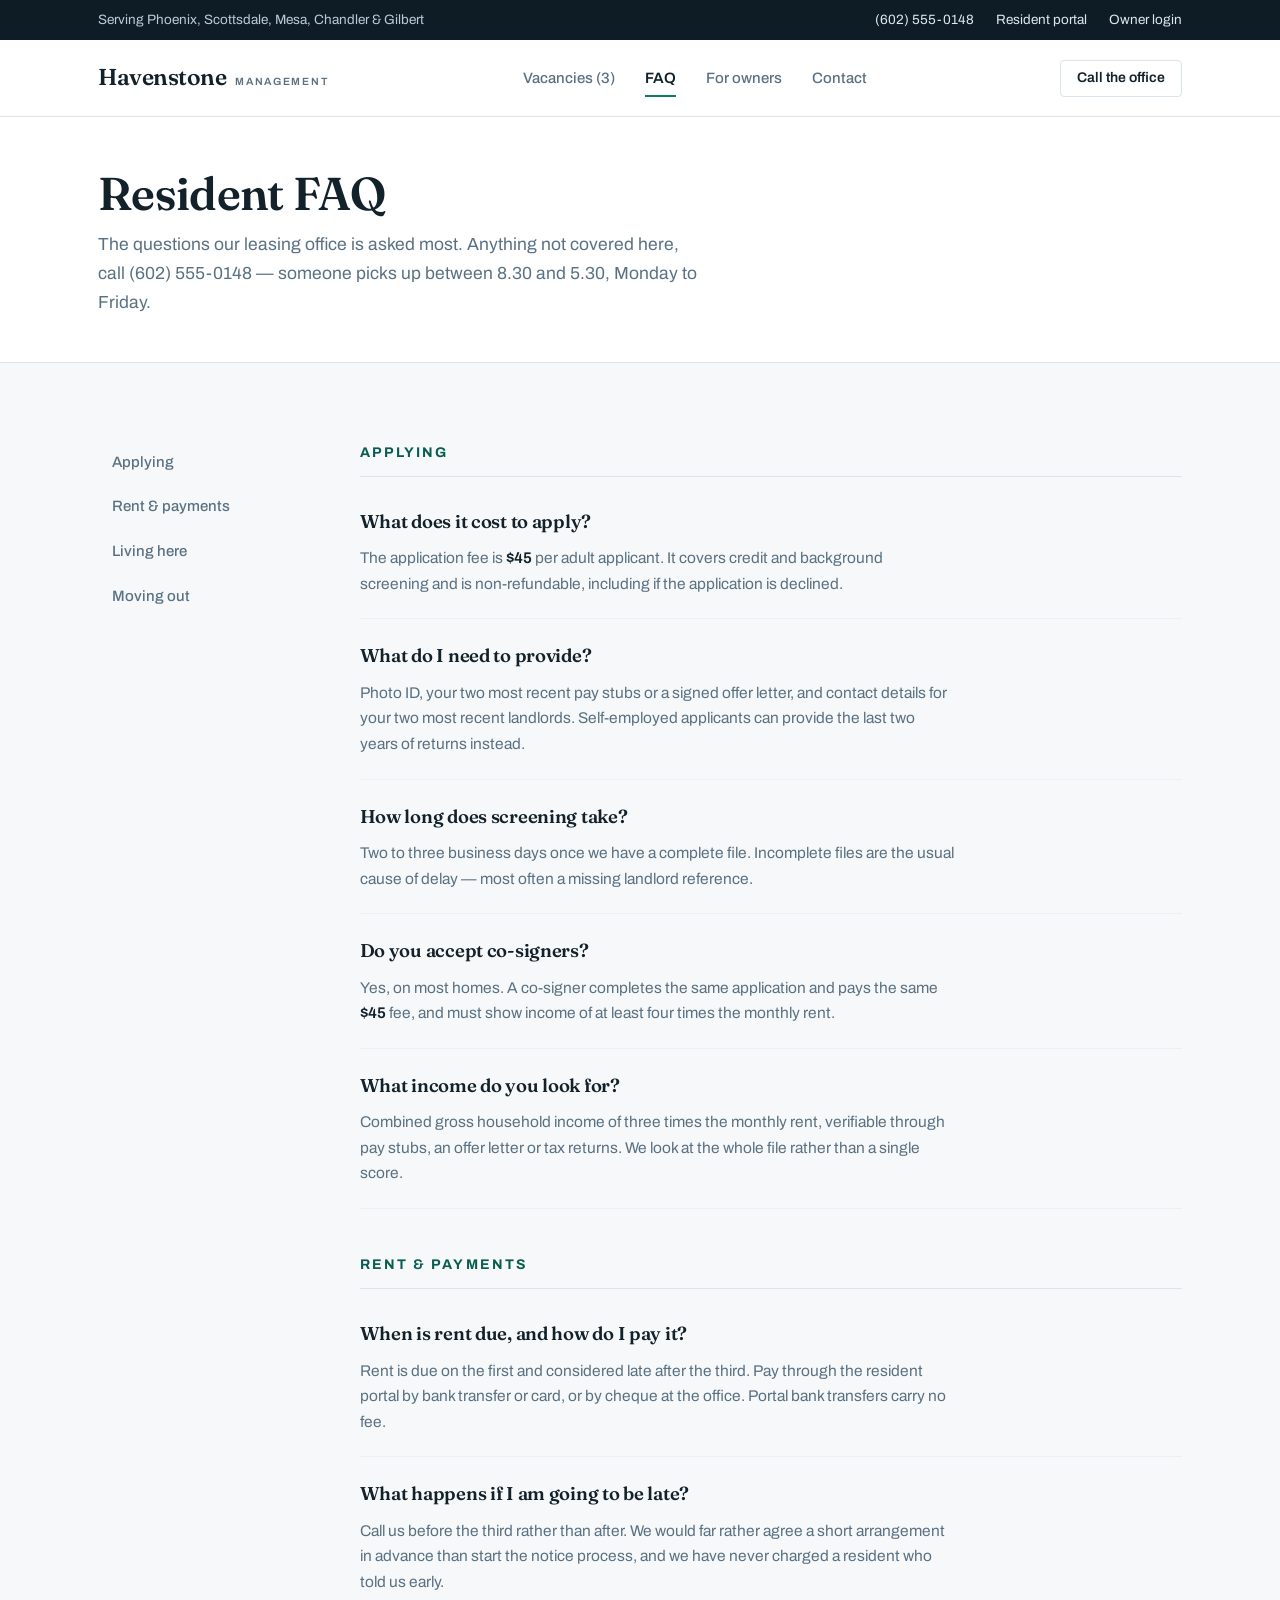
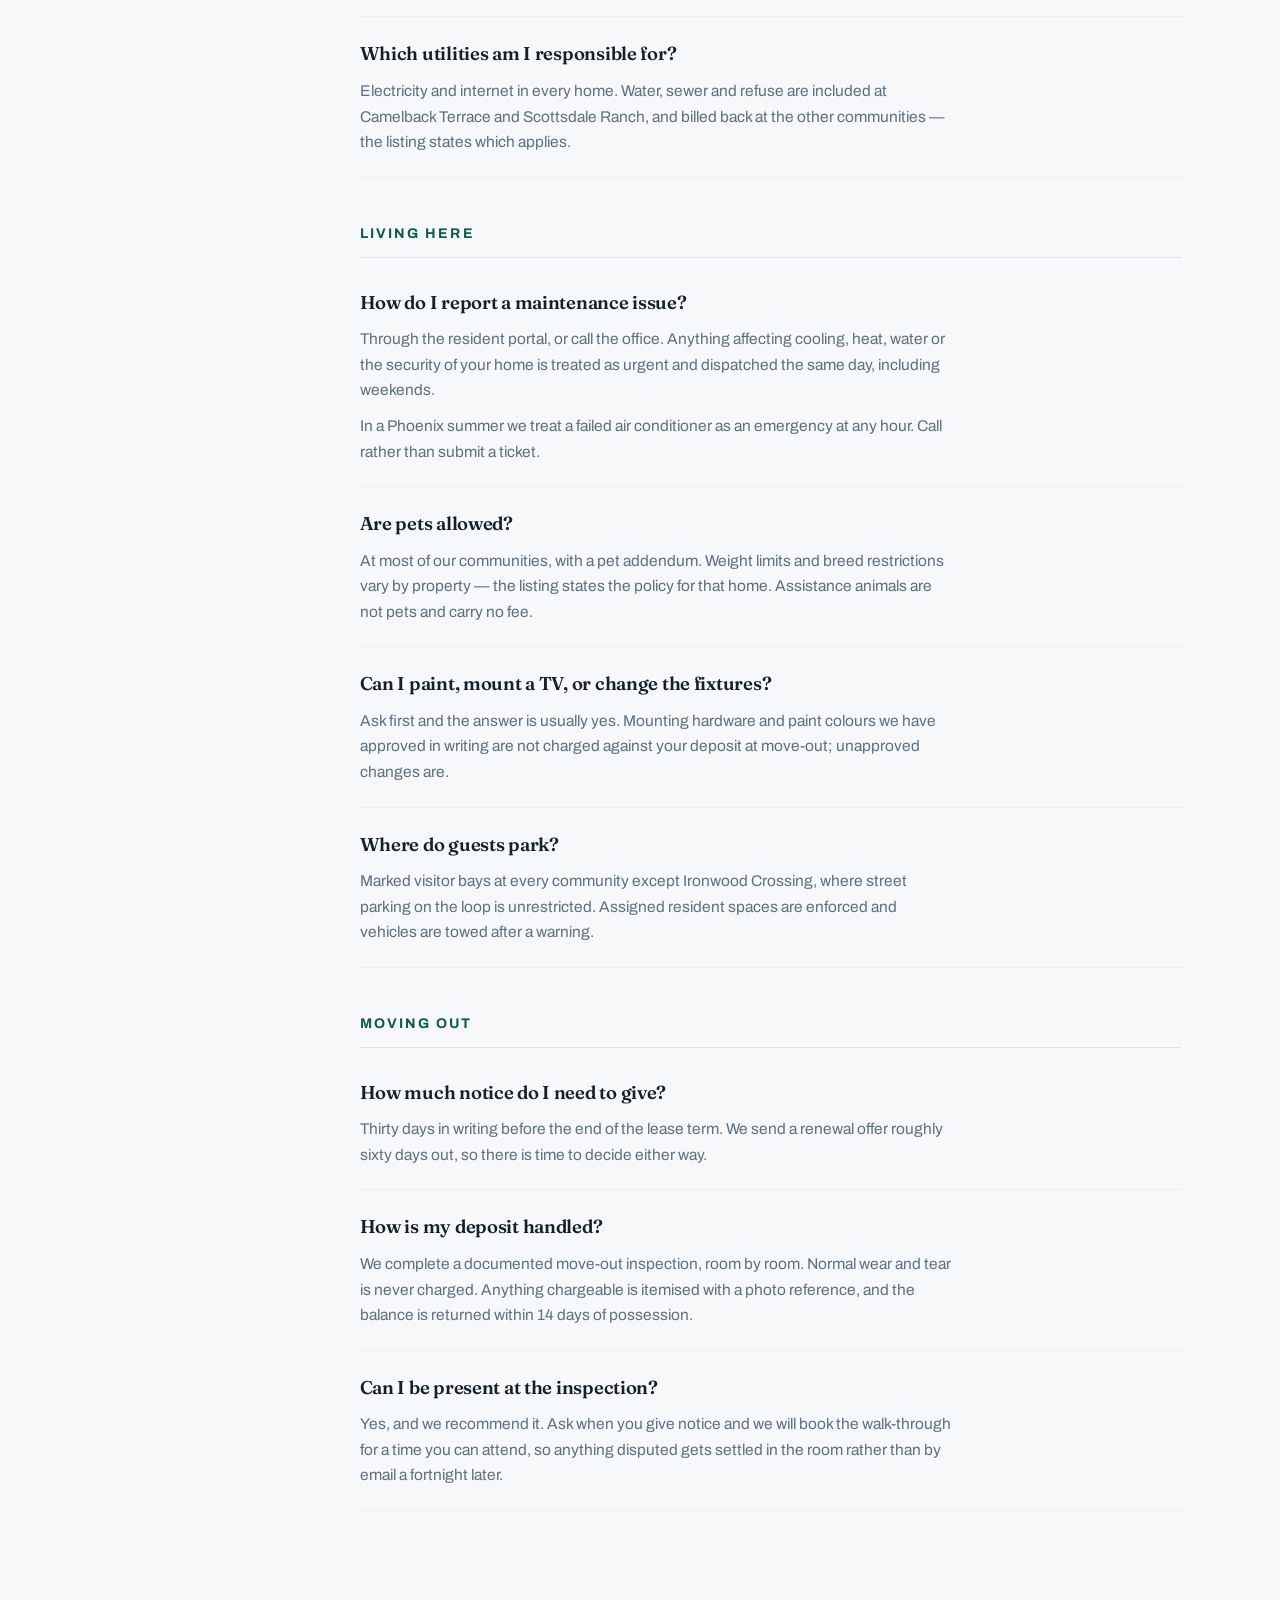
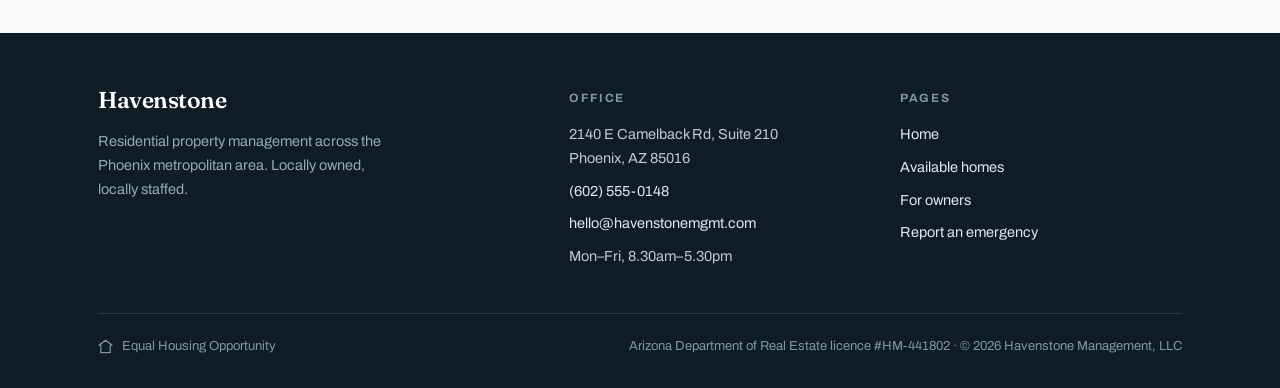
==== commit 6a2c63f1: "Remove leased Camelback Terrace 2-bed from vacancies - Remove the Camelback Terrace 2 bed / 2 bath (" ====
--- a/faq.html
+++ b/faq.html
@@ -27,7 +27,7 @@
     <span class="brand-sub">Management</span>
   </a>
   <nav aria-label="Main"><ul class="nav">
-    <li><a href="vacancies.html">Vacancies (4)</a></li>
+    <li><a href="vacancies.html">Vacancies (3)</a></li>
     <li><a href="faq.html" aria-current="page">FAQ</a></li>
     <li><a href="owners.html">For owners</a></li>
     <li><a href="index.html#contact">Contact</a></li>
